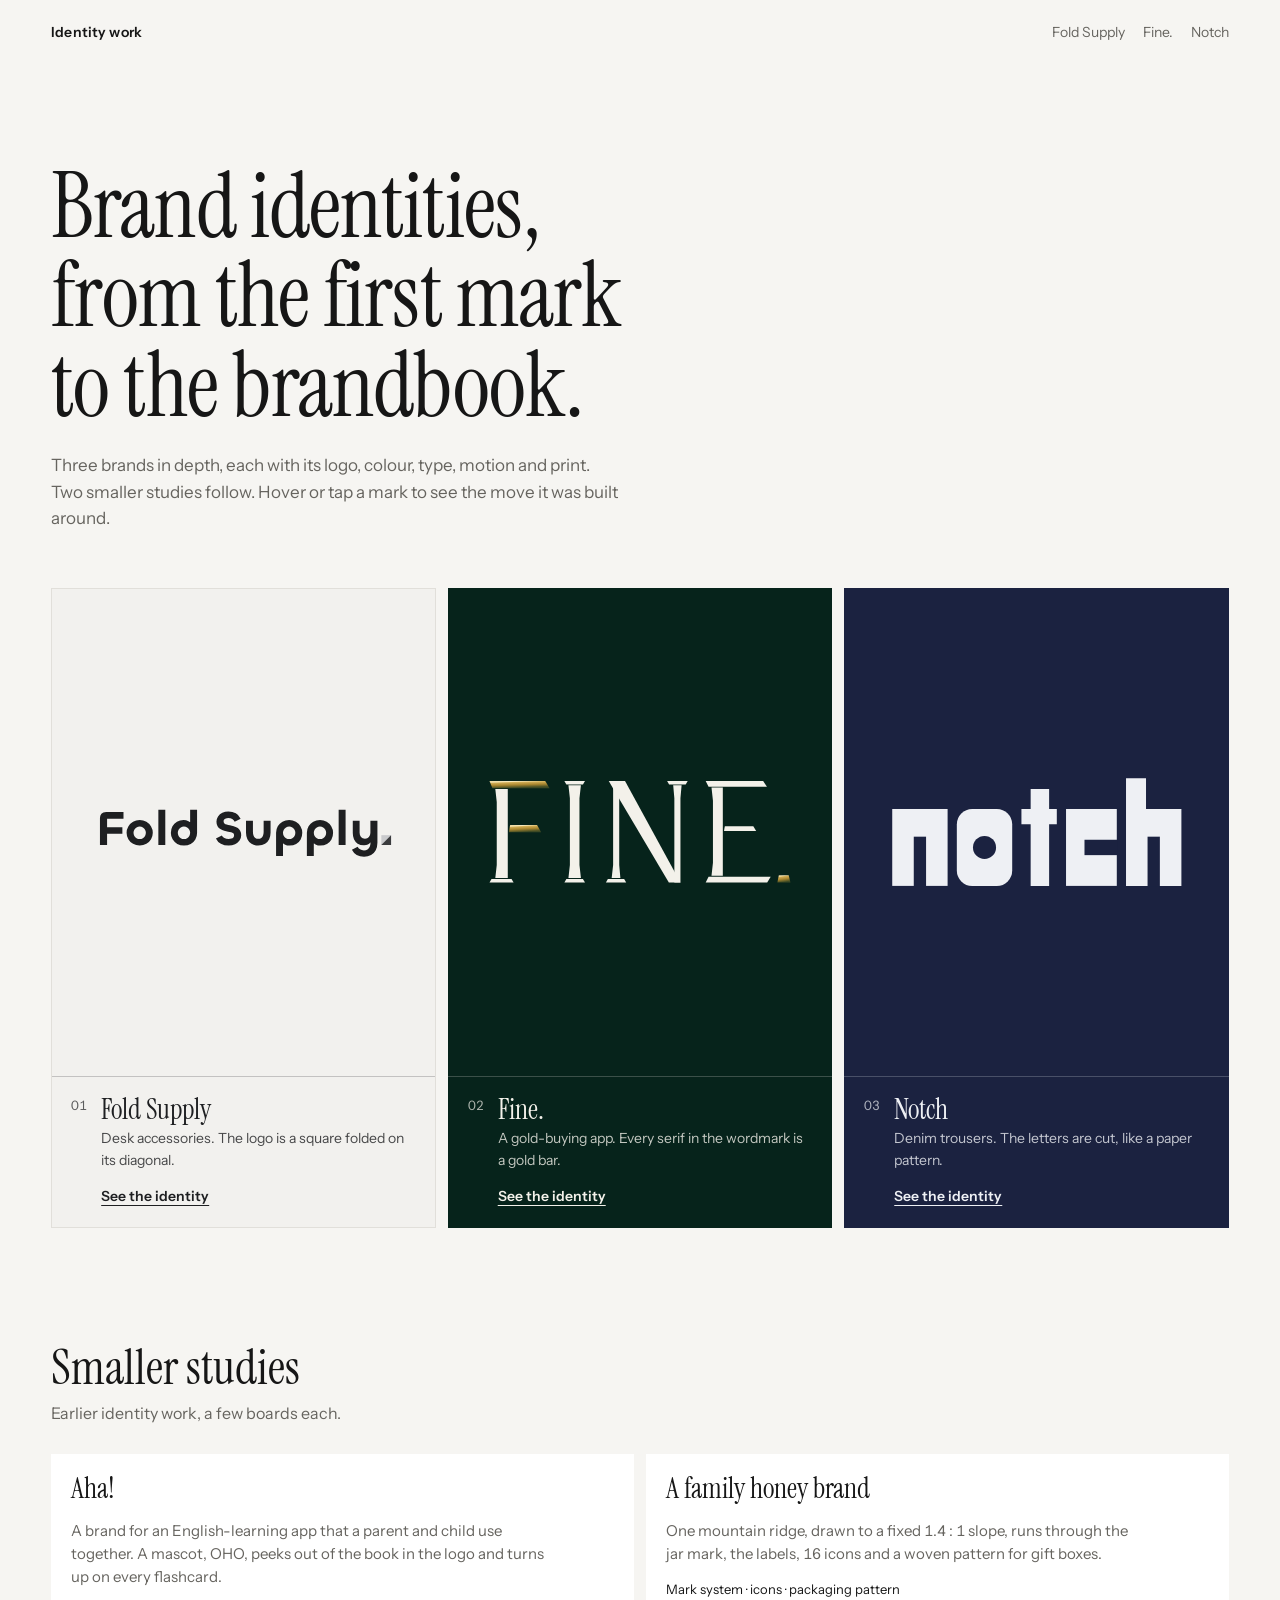
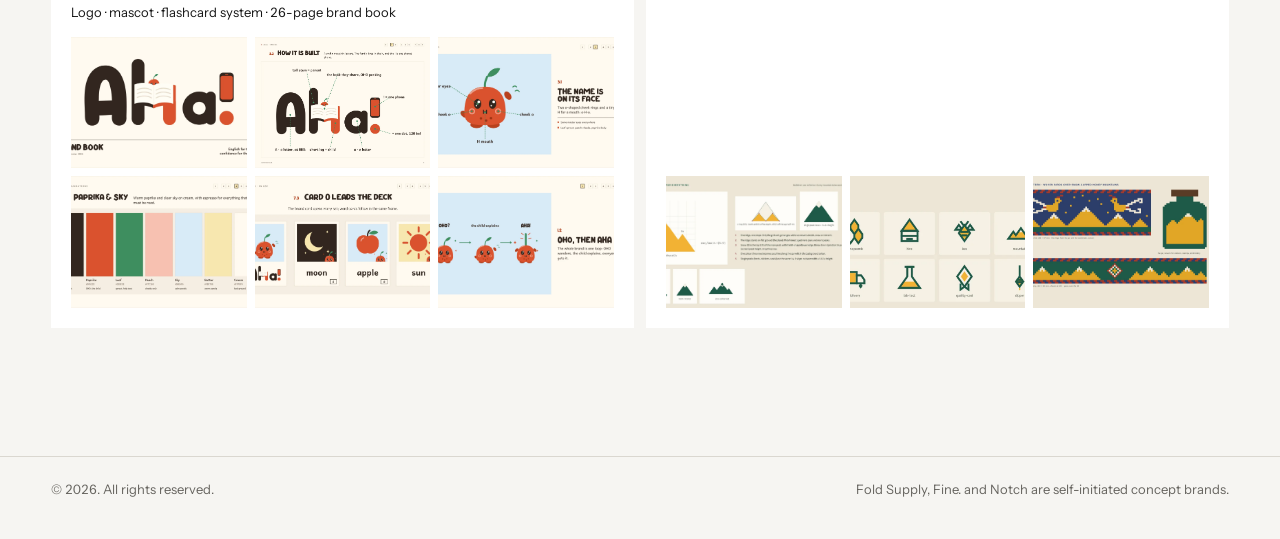
==== index.html @ e07b748f "Add files via upload" ====
<!doctype html>
<html lang="en"><head><meta charset="utf-8"><meta name="viewport" content="width=device-width,initial-scale=1">
<title>Identity work · Fold Supply, Fine., Notch</title><meta name="description" content="Brand identity work: logos, colour, type, motion and print for three concept brands.">
<link rel="preload" href="assets/fonts/instrument-serif.woff2" as="font" type="font/woff2" crossorigin>
<link rel="stylesheet" href="assets/site.css"></head><body>
<header class="top"><a class="home" href="index.html">Identity work</a><nav aria-label="Brands"><a href="fold-supply/index.html">Fold Supply</a><a href="fine/index.html">Fine.</a><a href="notch/index.html">Notch</a></nav></header>
<main>
<div class="wrap">
<section class="intro"><h1>Brand identities, from the first mark to the brandbook.</h1>
<p>Three brands in depth, each with its logo, colour, type, motion and print. Two smaller studies follow. Hover or tap a mark to see the move it was built around.</p></section>
<section class="tiles" aria-label="Brands"><a class="tile t-fold" href="fold-supply/index.html"><div class="stage" data-mark="fold"></div>
<div class="meta"><span class="num">01</span><span class="name">Fold Supply</span><span class="line">Desk accessories. The logo is a square folded on its diagonal.</span><span class="go">See the identity</span></div></a><a class="tile t-fine" href="fine/index.html"><div class="stage" data-mark="fine"></div>
<div class="meta"><span class="num">02</span><span class="name">Fine.</span><span class="line">A gold-buying app. Every serif in the wordmark is a gold bar.</span><span class="go">See the identity</span></div></a><a class="tile t-notch" href="notch/index.html"><div class="stage" data-mark="notch"></div>
<div class="meta"><span class="num">03</span><span class="name">Notch</span><span class="line">Denim trousers. The letters are cut, like a paper pattern.</span><span class="go">See the identity</span></div></a></section>
<section class="also"><h2>Smaller studies</h2><p>Earlier identity work, a few boards each.</p>
<div class="small">
<article class="card"><h3>Aha!</h3><p>A brand for an English-learning app that a parent and child use together. A mascot, OHO, peeks out of the book in the logo and turns up on every flashcard.</p><span class="tags">Logo · mascot · flashcard system · 26-page brand book</span><div class="thumbs"><button type="button" data-full="assets/img/aha/cover.webp" data-title="Aha! brand book cover" aria-label="Open larger: Aha! brand book cover"><img src="assets/img/aha/cover.webp" width="1360" height="765" alt="Aha! brand book cover" loading="lazy"></button><button type="button" data-full="assets/img/aha/built.webp" data-title="How the logo is built" aria-label="Open larger: How the logo is built"><img src="assets/img/aha/built.webp" width="1360" height="1003" alt="How the logo is built" loading="lazy"></button><button type="button" data-full="assets/img/aha/oho-face.webp" data-title="OHO, the mascot" aria-label="Open larger: OHO, the mascot"><img src="assets/img/aha/oho-face.webp" width="1360" height="765" alt="OHO, the mascot" loading="lazy"></button><button type="button" data-full="assets/img/aha/palette.webp" data-title="Paprika and sky palette" aria-label="Open larger: Paprika and sky palette"><img src="assets/img/aha/palette.webp" width="1360" height="765" alt="Paprika and sky palette" loading="lazy"></button><button type="button" data-full="assets/img/aha/deck.webp" data-title="Flashcard deck" aria-label="Open larger: Flashcard deck"><img src="assets/img/aha/deck.webp" width="1360" height="765" alt="Flashcard deck" loading="lazy"></button><button type="button" data-full="assets/img/aha/oho-then-aha.webp" data-title="OHO, then Aha" aria-label="Open larger: OHO, then Aha"><img src="assets/img/aha/oho-then-aha.webp" width="1360" height="765" alt="OHO, then Aha" loading="lazy"></button></div></article>
<article class="card"><h3>A family honey brand</h3><p>One mountain ridge, drawn to a fixed 1.4 : 1 slope, runs through the jar mark, the labels, 16 icons and a woven pattern for gift boxes.</p><span class="tags">Mark system · icons · packaging pattern</span><div class="thumbs"><button type="button" data-full="assets/img/honey/ridge.webp" data-title="One measured ridge" aria-label="Open larger: One measured ridge"><img src="assets/img/honey/ridge.webp" width="1600" height="673" alt="One measured ridge" loading="lazy"></button><button type="button" data-full="assets/img/honey/icons.webp" data-title="Icon set, 16" aria-label="Open larger: Icon set, 16"><img src="assets/img/honey/icons.webp" width="1600" height="454" alt="Icon set, 16" loading="lazy"></button><button type="button" data-full="assets/img/honey/pattern.webp" data-title="Woven gift pattern" aria-label="Open larger: Woven gift pattern"><img src="assets/img/honey/pattern.webp" width="1280" height="780" alt="Woven gift pattern" loading="lazy"></button></div></article>
</div></section>
</div></main><footer class="foot"><span>© 2026. All rights reserved.</span><span>Fold Supply, Fine. and Notch are self-initiated concept brands.</span></footer>
<script src="assets/marks.js"></script><script src="assets/site.js"></script></body></html>
---- assets/site.css ----
@font-face{font-family:"Instrument Sans";src:url(fonts/instrument-sans.woff2) format("woff2");font-weight:400 700;font-display:swap}
@font-face{font-family:"Instrument Serif";src:url(fonts/instrument-serif.woff2) format("woff2");font-display:swap}
@font-face{font-family:"Instrument Serif";src:url(fonts/instrument-serif-italic.woff2) format("woff2");font-style:italic;font-display:swap}

:root{
  --ground:#F6F5F2; --paper:#FFFFFF; --ink:#161616; --muted:#66645F; --rule:#DAD7D0;
  --sans:"Instrument Sans",system-ui,sans-serif; --serif:"Instrument Serif",Georgia,serif;
  --gut:clamp(16px,4vw,56px); --max:1320px;
}
*{box-sizing:border-box}
html{-webkit-text-size-adjust:100%}
body{margin:0;background:var(--ground);color:var(--ink);font:16px/1.55 var(--sans);font-feature-settings:"tnum" 1}
img{display:block;max-width:100%;height:auto}
a{color:inherit}
:focus-visible{outline:2px solid #0A5CD6;outline-offset:3px}
.wrap{max-width:var(--max);margin:0 auto;padding:0 var(--gut)}

/* top bar */
.top{display:flex;justify-content:space-between;align-items:baseline;gap:16px;padding:22px var(--gut);max-width:var(--max);margin:0 auto;font-size:14px}
.top a{text-decoration:none}
.top .home{font-weight:600;letter-spacing:.01em}
.top nav{display:flex;gap:18px;flex-wrap:wrap}
.top nav a{color:var(--muted)}
.top nav a[aria-current]{color:var(--ink);text-decoration:underline;text-underline-offset:4px}

/* home */
.intro{padding:clamp(40px,8vw,96px) 0 clamp(28px,5vw,56px)}
.intro h1{font:400 clamp(40px,7vw,92px)/1 var(--serif);letter-spacing:-.01em;margin:0;max-width:14ch}
.intro p{max-width:52ch;color:var(--muted);margin:22px 0 0;font-size:17px}
.tiles{display:grid;grid-template-columns:repeat(3,minmax(0,1fr));gap:12px}
.tile{position:relative;display:flex;flex-direction:column;text-decoration:none;min-height:min(78vh,640px);background:var(--g);color:var(--fg);overflow:hidden}
.tile .stage{flex:1;display:flex;align-items:center;justify-content:center;padding:12% 10%}
.tile .stage .mk{width:100%;height:auto;max-height:180px}
.tile .meta{display:grid;grid-template-columns:auto 1fr;gap:4px 14px;padding:18px 20px 20px;border-top:1px solid color-mix(in srgb,var(--fg) 22%,transparent)}
.tile .num{font-size:13px;opacity:.7}
.tile .name{font:400 28px/1.05 var(--serif)}
.tile .line{grid-column:2;font-size:14px;opacity:.8;max-width:34ch}
.tile .go{grid-column:2;margin-top:10px;font-size:14px;font-weight:600;text-decoration:underline;text-underline-offset:4px}
.t-fold{--g:#F2F1EE;--fg:#1E1F21;outline:1px solid #E1DFDA;outline-offset:-1px}
.t-fine{--g:#06231B;--fg:#F3F1EA}
.t-notch{--g:#1B2240;--fg:#EEF0F4}

.also{padding:clamp(56px,9vw,120px) 0 0}
.also h2,.sec h2{font:400 clamp(30px,4vw,48px)/1.05 var(--serif);margin:0 0 8px}
.also > p{color:var(--muted);margin:0 0 28px;max-width:56ch}
.small{display:grid;grid-template-columns:repeat(2,minmax(0,1fr));gap:12px}
.card{background:var(--paper);padding:20px;display:flex;flex-direction:column;gap:14px}
.card h3{font:400 28px/1.1 var(--serif);margin:0}
.card p{margin:0;color:var(--muted);font-size:15px;max-width:48ch}
.card .tags{font-size:13px;color:var(--ink)}
.thumbs{display:grid;grid-template-columns:repeat(3,minmax(0,1fr));gap:8px;margin-top:auto}
.thumbs button{padding:0;border:0;background:#EEECE7;cursor:zoom-in;aspect-ratio:4/3;overflow:hidden}
.thumbs img{width:100%;height:100%;object-fit:cover}

.foot{max-width:var(--max);margin:clamp(64px,10vw,140px) auto 0;padding:22px var(--gut) 40px;border-top:1px solid var(--rule);display:flex;justify-content:space-between;gap:16px;flex-wrap:wrap;font-size:13px;color:var(--muted)}

/* marks */
.mk .ink{fill:currentColor}
.mk-fold .ghost{fill:#C9CACC}
.mk-fold .flap{fill:#3A3B3D;transform-box:fill-box;transform-origin:50% 50%}
.mk-fine .paper{fill:#F3F1EA}
.mk-fine .hidden-bars path{opacity:0}
.mk-notch .ink{fill:currentColor}
.mk-notch .cut{fill:var(--g,#1B2240);transform-box:fill-box}
.mk-notch .cut-up{transform-origin:50% 100%}
.mk-notch .cut-side{transform-origin:100% 50%}
.mk-notch .cut-o{transform-origin:50% 50%}
.mk-fine .band{transform:translateX(-900px)}

@media (prefers-reduced-motion:no-preference){
  .play .mk-fold .flap{animation:fold 1.15s cubic-bezier(.5,0,.2,1) both}
  .play .mk-fine .hidden-bars path{animation:bar 2.4s ease both;animation-delay:calc(var(--i) * 70ms)}
  .play .mk-fine .band{animation:band 2.4s cubic-bezier(.45,0,.55,1) both}
  .play .mk-notch .cut{animation:punch 1.3s cubic-bezier(.3,0,.2,1) both;animation-delay:calc(var(--i) * 110ms)}
}
@keyframes fold{0%{transform:rotate3d(1,-1,0,0)}30%,58%{transform:rotate3d(1,-1,0,180deg)}79%{transform:rotate3d(1,-1,0,0)}100%{transform:rotate3d(1,-1,0,0)}}
@keyframes bar{0%{opacity:0}22%,62%{opacity:1}100%{opacity:0}}
@keyframes band{0%{transform:translateX(-900px)}100%{transform:translateX(2600px)}}
@keyframes punch{0%{transform:scale(1)}18%,45%{transform:scale(0)}62%{transform:scale(1.12)}74%,100%{transform:scale(1)}}

/* brand page */
.opener{height:240vh;position:relative}
.opener .pin{position:sticky;top:0;height:100vh;display:flex;flex-direction:column;background:var(--g);color:var(--fg);overflow:hidden}
.opener .view{flex:1;display:flex;align-items:center;justify-content:center;padding:0 var(--gut)}
.opener .view .mk{width:100%;height:100%;max-height:72vh}
.opener .cap{display:flex;justify-content:space-between;gap:20px;padding:16px var(--gut) 22px;font-size:14px;align-items:flex-end}
.opener .cap b{font:400 clamp(22px,2.6vw,30px)/1.1 var(--serif);display:block;margin-bottom:4px}
.opener .cap span{opacity:.75;max-width:46ch;display:block}
.opener .hint{opacity:.6;white-space:nowrap}

.head{padding:clamp(44px,7vw,88px) 0 clamp(24px,4vw,40px);display:grid;grid-template-columns:1.2fr 1fr;gap:32px 56px;align-items:end}
.head h1{font:400 clamp(44px,7vw,96px)/.95 var(--serif);margin:0}
.head p{margin:0;font-size:18px;max-width:46ch}
.facts{display:grid;grid-template-columns:repeat(4,minmax(0,1fr));border-top:1px solid var(--ink);margin-bottom:clamp(40px,6vw,72px)}
.facts div{padding:12px 16px 0 0;font-size:14px}
.facts dt{color:var(--muted);font-size:12px;letter-spacing:.06em;text-transform:uppercase;margin-bottom:4px}
.facts dd{margin:0}

.sec{padding:clamp(36px,6vw,72px) 0;border-top:1px solid var(--rule)}
.sec .lede{display:grid;grid-template-columns:1fr 1.4fr;gap:16px 56px;margin-bottom:28px;align-items:start}
.sec .lede p{margin:0;color:var(--muted);max-width:56ch}
.grid{display:grid;gap:12px}
.g1{grid-template-columns:1fr}.g2{grid-template-columns:repeat(2,minmax(0,1fr))}.g3{grid-template-columns:repeat(3,minmax(0,1fr))}.g4{grid-template-columns:repeat(4,minmax(0,1fr))}
figure{margin:0}
figure button{display:block;width:100%;padding:0;border:0;background:#ECEAE5;cursor:zoom-in}
figcaption{font-size:13px;color:var(--muted);padding:8px 0 0}
.note{font-size:13px;color:var(--muted);margin-top:14px}
.dl{display:inline-block;margin-top:18px;font-weight:600;font-size:15px;text-underline-offset:4px}
.next{display:flex;justify-content:space-between;gap:16px;padding:28px 0;border-top:1px solid var(--ink);font-size:15px}
.next a{text-decoration:none}
.next b{display:block;font:400 32px/1.1 var(--serif)}

/* lightbox */
.lb{position:fixed;inset:0;background:rgba(14,14,14,.94);display:none;z-index:50;flex-direction:column}
.lb.on{display:flex}
.lb .bar{display:flex;justify-content:space-between;align-items:center;color:#EEE;padding:12px 16px;font-size:14px;gap:12px}
.lb .bar button{background:none;border:1px solid #555;color:#EEE;font:inherit;padding:8px 14px;cursor:pointer;min-width:44px;min-height:40px}
.lb .pic{flex:1;overflow:auto;display:flex;align-items:flex-start;justify-content:center;padding:0 16px 24px}
.lb .pic img{max-width:min(100%,1800px);height:auto;margin:auto}

@media (max-width:900px){
  .tiles,.small{grid-template-columns:1fr}
  .tile{min-height:auto}.tile .stage{padding:56px 12%}
  .head,.sec .lede{grid-template-columns:1fr}
  .facts{grid-template-columns:repeat(2,minmax(0,1fr));row-gap:12px}
  .g3,.g4{grid-template-columns:repeat(2,minmax(0,1fr))}
  .opener .hint{display:none}
}
@media (max-width:520px){.g2,.g3,.g4{grid-template-columns:1fr}.thumbs{grid-template-columns:repeat(3,minmax(0,1fr))}}

/* brand pages: the top bar takes the brand's ground and stays put */
.top.brand{position:sticky;top:0;z-index:5;max-width:none;height:58px;padding:0 var(--gut);align-items:center;background:var(--g);color:var(--fg)}
.top.brand nav a{color:inherit;opacity:.72}
.top.brand nav a[aria-current]{opacity:1}
.top.brand + main .opener .pin{top:58px;height:calc(100vh - 58px)}
.opener.fade .mk .ink,.opener.fade .mk .paper{opacity:var(--p,1)}
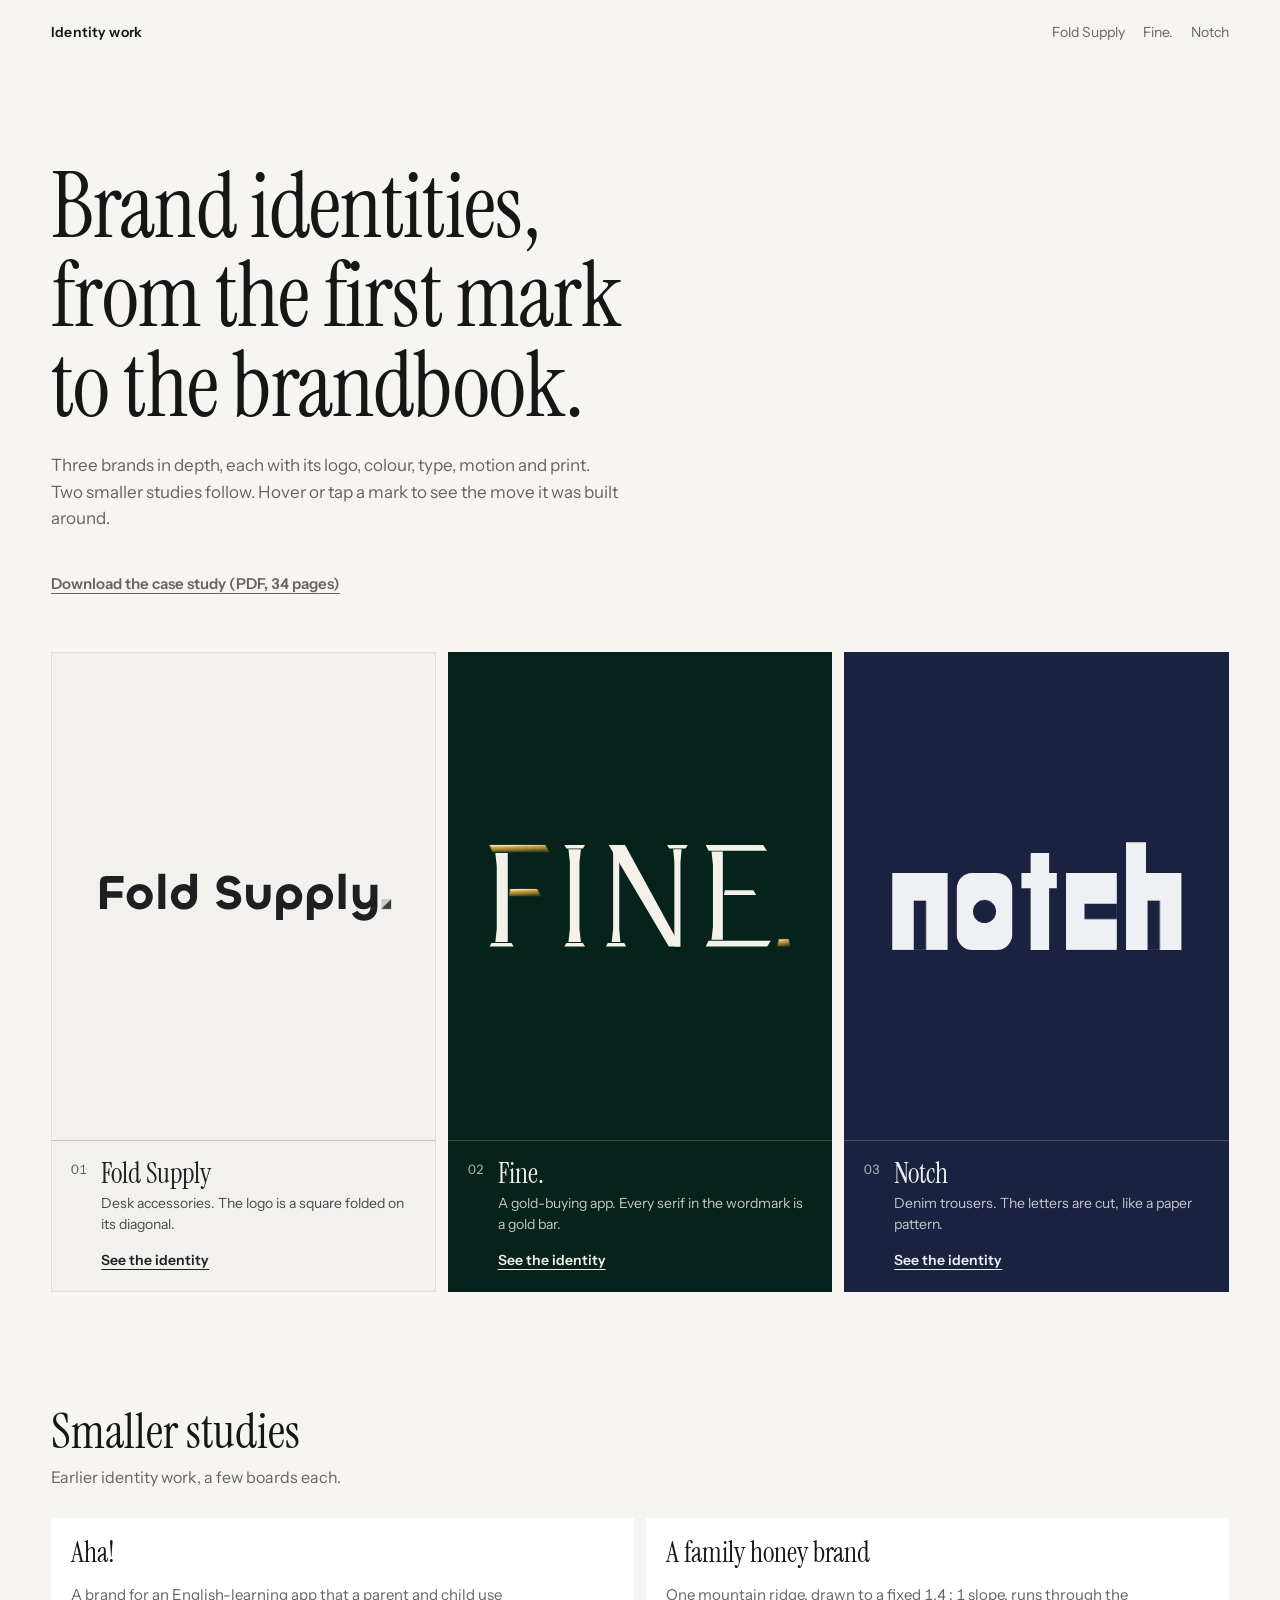
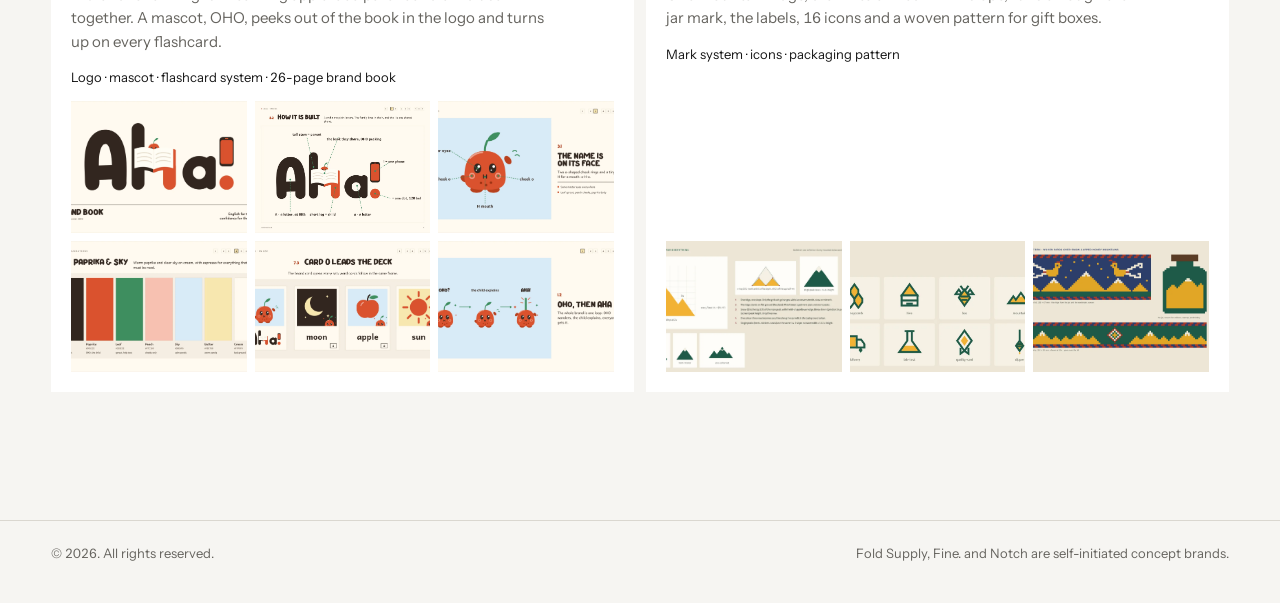
==== commit 8f629d71: "Add files via upload" ====
--- a/index.html
+++ b/index.html
@@ -7,7 +7,7 @@
 <main>
 <div class="wrap">
 <section class="intro"><h1>Brand identities, from the first mark to the brandbook.</h1>
-<p>Three brands in depth, each with its logo, colour, type, motion and print. Two smaller studies follow. Hover or tap a mark to see the move it was built around.</p></section>
+<p>Three brands in depth, each with its logo, colour, type, motion and print. Two smaller studies follow. Hover or tap a mark to see the move it was built around.</p><p><a class="dl" href="downloads/Identity-Work-Case-Study.pdf" download>Download the case study (PDF, 34 pages)</a></p></section>
 <section class="tiles" aria-label="Brands"><a class="tile t-fold" href="fold-supply/index.html"><div class="stage" data-mark="fold"></div>
 <div class="meta"><span class="num">01</span><span class="name">Fold Supply</span><span class="line">Desk accessories. The logo is a square folded on its diagonal.</span><span class="go">See the identity</span></div></a><a class="tile t-fine" href="fine/index.html"><div class="stage" data-mark="fine"></div>
 <div class="meta"><span class="num">02</span><span class="name">Fine.</span><span class="line">A gold-buying app. Every serif in the wordmark is a gold bar.</span><span class="go">See the identity</span></div></a><a class="tile t-notch" href="notch/index.html"><div class="stage" data-mark="notch"></div>
